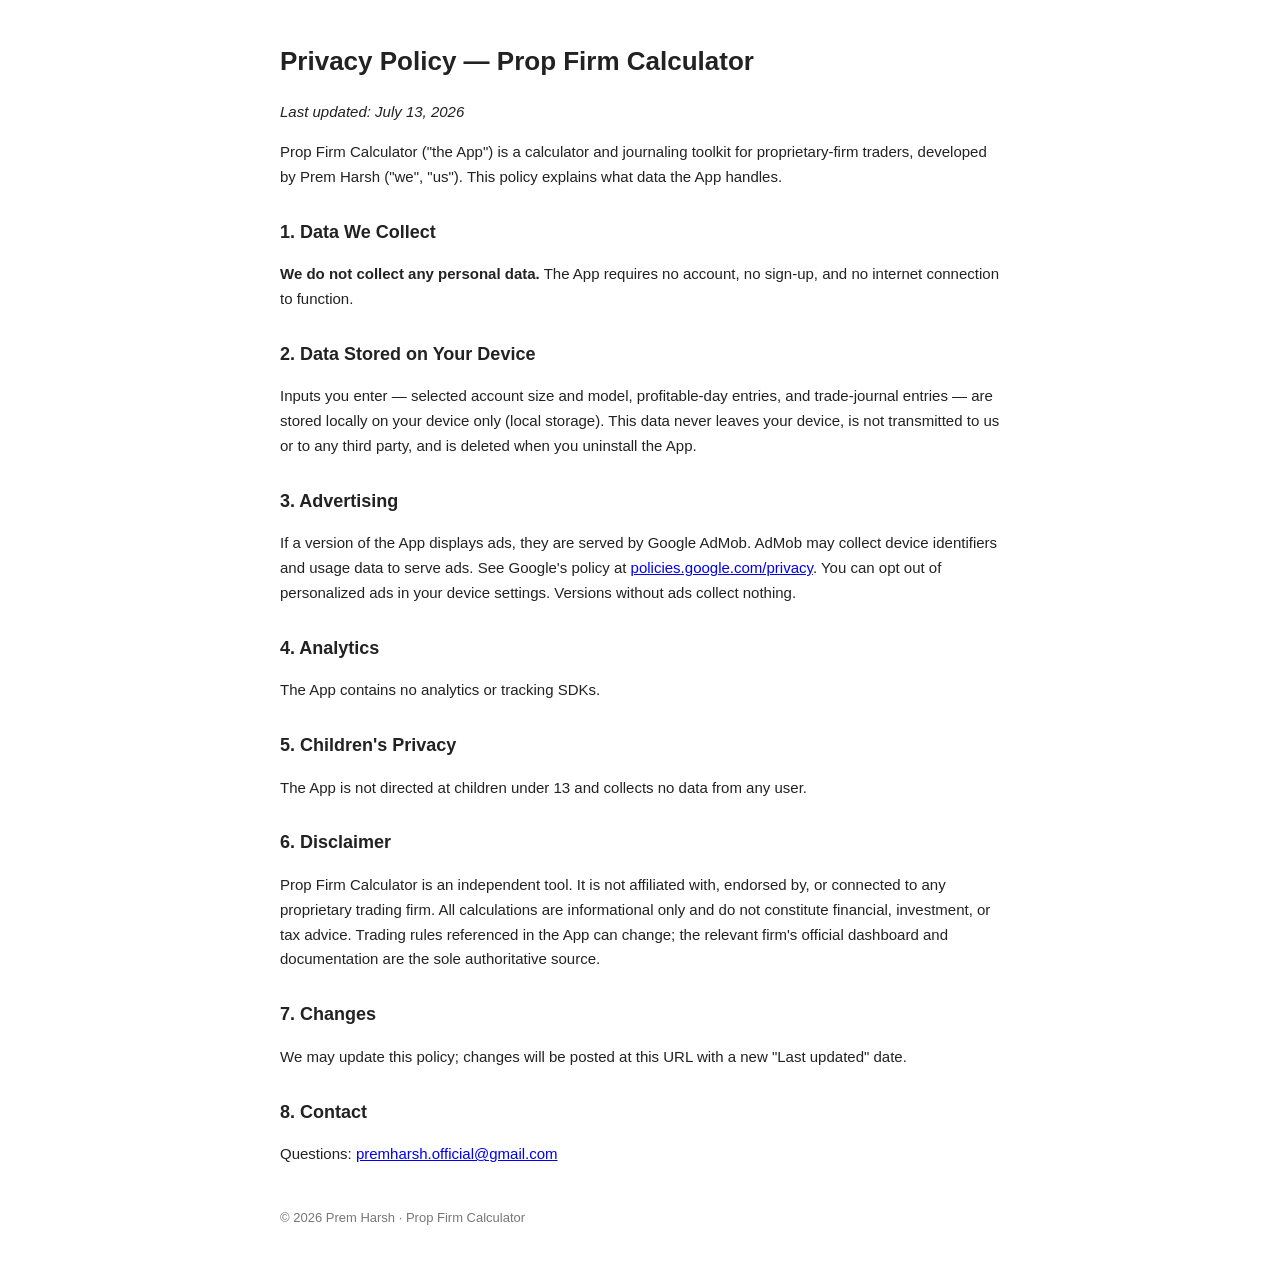
==== index.html @ 2bf640e3 "Add files via upload" ====
<!DOCTYPE html>
<html lang="en">
<head>
<meta charset="UTF-8"><meta name="viewport" content="width=device-width, initial-scale=1.0">
<title>Privacy Policy — Prop Firm Calculator</title>
<style>body{font-family:-apple-system,Segoe UI,Roboto,sans-serif;max-width:720px;margin:40px auto;padding:0 20px;color:#222;line-height:1.65}h1{font-size:26px}h2{font-size:18px;margin-top:28px}p,li{font-size:15px}footer{margin-top:40px;color:#777;font-size:13px}</style>
</head>
<body>
<h1>Privacy Policy — Prop Firm Calculator</h1>
<p><em>Last updated: July 13, 2026</em></p>

<p>Prop Firm Calculator ("the App") is a calculator and journaling toolkit for proprietary-firm traders, developed by Prem Harsh ("we", "us"). This policy explains what data the App handles.</p>

<h2>1. Data We Collect</h2>
<p><strong>We do not collect any personal data.</strong> The App requires no account, no sign-up, and no internet connection to function.</p>

<h2>2. Data Stored on Your Device</h2>
<p>Inputs you enter — selected account size and model, profitable-day entries, and trade-journal entries — are stored locally on your device only (local storage). This data never leaves your device, is not transmitted to us or to any third party, and is deleted when you uninstall the App.</p>

<h2>3. Advertising</h2>
<p>If a version of the App displays ads, they are served by Google AdMob. AdMob may collect device identifiers and usage data to serve ads. See Google's policy at <a href="https://policies.google.com/privacy">policies.google.com/privacy</a>. You can opt out of personalized ads in your device settings. Versions without ads collect nothing.</p>

<h2>4. Analytics</h2>
<p>The App contains no analytics or tracking SDKs.</p>

<h2>5. Children's Privacy</h2>
<p>The App is not directed at children under 13 and collects no data from any user.</p>

<h2>6. Disclaimer</h2>
<p>Prop Firm Calculator is an independent tool. It is not affiliated with, endorsed by, or connected to any proprietary trading firm. All calculations are informational only and do not constitute financial, investment, or tax advice. Trading rules referenced in the App can change; the relevant firm's official dashboard and documentation are the sole authoritative source.</p>

<h2>7. Changes</h2>
<p>We may update this policy; changes will be posted at this URL with a new "Last updated" date.</p>

<h2>8. Contact</h2>
<p>Questions: <a href="mailto:premharsh.official@gmail.com">premharsh.official@gmail.com</a></p>

<footer>© 2026 Prem Harsh · Prop Firm Calculator</footer>
</body>
</html>
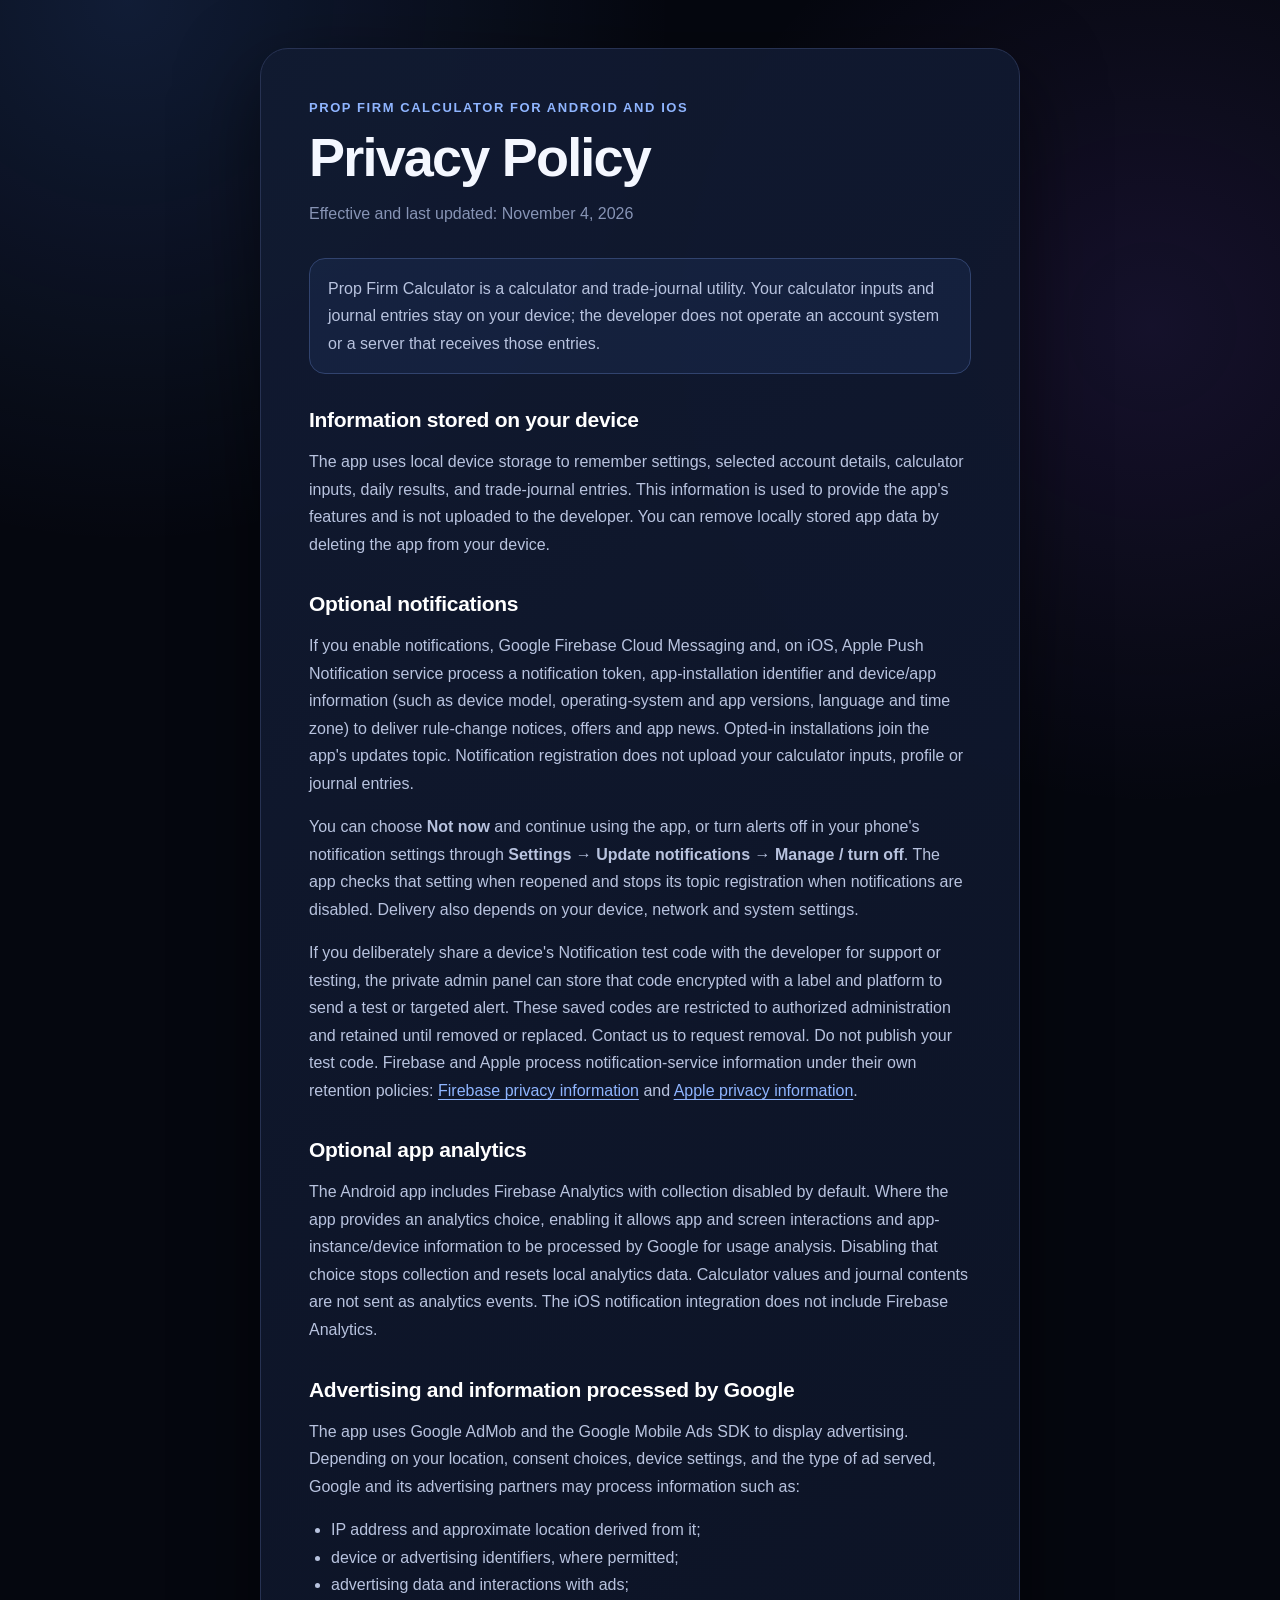
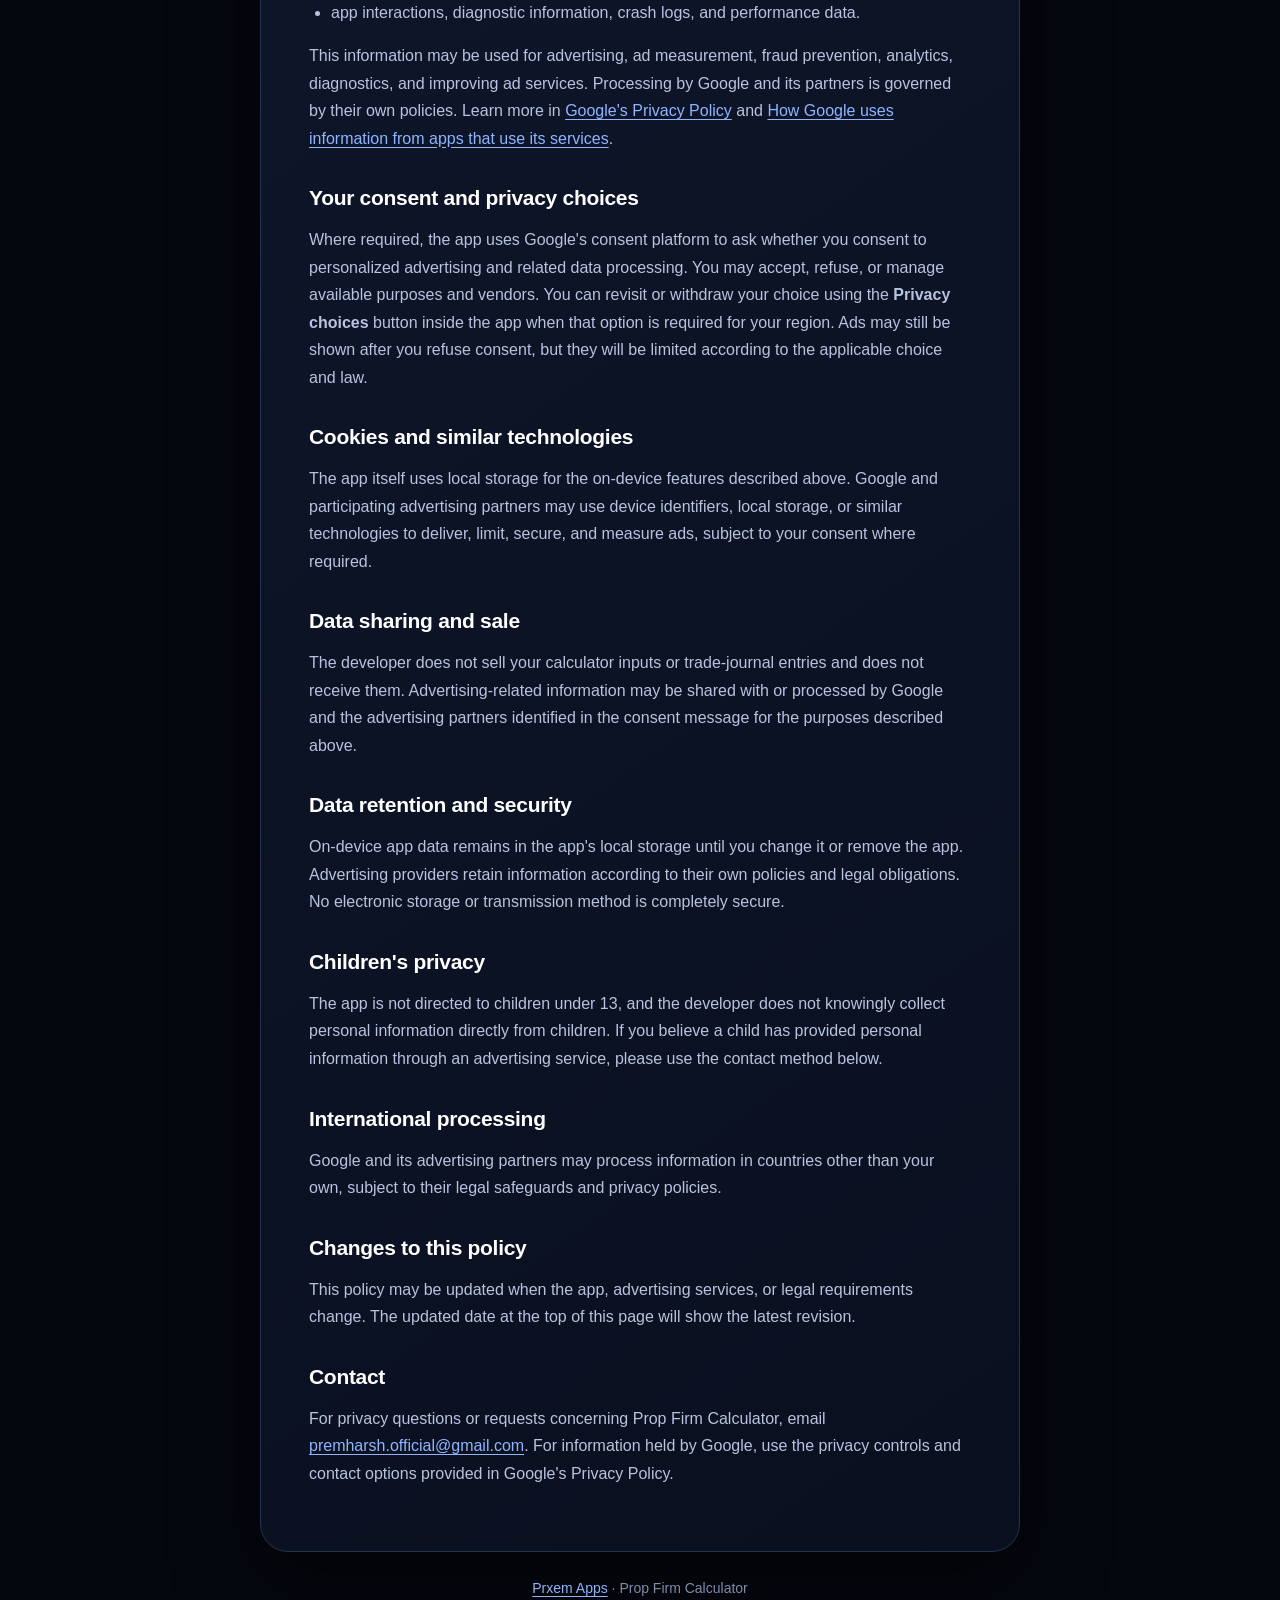
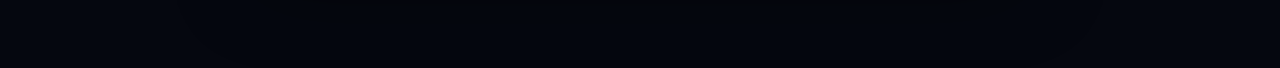
==== commit b58511e0: "Update Calculator privacy notice for optional Android and iOS notifications" ====
--- a/index.html
+++ b/index.html
@@ -1,40 +1,100 @@
-<!DOCTYPE html>
+<!doctype html>
 <html lang="en">
 <head>
-<meta charset="UTF-8"><meta name="viewport" content="width=device-width, initial-scale=1.0">
-<title>Privacy Policy — Prop Firm Calculator</title>
-<style>body{font-family:-apple-system,Segoe UI,Roboto,sans-serif;max-width:720px;margin:40px auto;padding:0 20px;color:#222;line-height:1.65}h1{font-size:26px}h2{font-size:18px;margin-top:28px}p,li{font-size:15px}footer{margin-top:40px;color:#777;font-size:13px}</style>
+  <meta charset="utf-8">
+  <meta name="viewport" content="width=device-width, initial-scale=1">
+  <meta name="color-scheme" content="dark">
+  <title>Privacy Policy — Prop Firm Calculator</title>
+  <meta name="description" content="Privacy Policy for the Prop Firm Calculator Android and iOS apps.">
+  <style>
+    :root {
+      color-scheme: dark;
+      font-family: -apple-system, BlinkMacSystemFont, "Segoe UI", sans-serif;
+      background: #05070f;
+      color: #f4f7ff;
+    }
+    * { box-sizing: border-box; }
+    body {
+      margin: 0;
+      background:
+        radial-gradient(circle at 10% 0%, rgba(79, 140, 255, .16), transparent 34rem),
+        radial-gradient(circle at 90% 10%, rgba(139, 92, 246, .12), transparent 30rem),
+        #05070f;
+    }
+    main { width: min(760px, calc(100% - 32px)); margin: 0 auto; padding: 48px 0 72px; }
+    article {
+      padding: clamp(24px, 6vw, 48px);
+      border: 1px solid #273252;
+      border-radius: 28px;
+      background: linear-gradient(145deg, rgba(17, 26, 49, .97), rgba(10, 16, 32, .97));
+      box-shadow: 0 28px 80px #0008;
+    }
+    .eyebrow { margin: 0 0 10px; color: #8fb5ff; font-size: 13px; font-weight: 800; letter-spacing: .12em; text-transform: uppercase; }
+    h1 { margin: 0; font-size: clamp(34px, 8vw, 54px); letter-spacing: -1.8px; line-height: 1.05; }
+    h2 { margin: 34px 0 10px; color: #fff; font-size: 21px; letter-spacing: -.3px; }
+    p, li { color: #b8c3df; line-height: 1.72; }
+    ul { padding-left: 22px; }
+    a { color: #8fb5ff; text-underline-offset: 3px; }
+    .updated { margin: 14px 0 30px; color: #8794b5; }
+    .notice { padding: 16px 18px; border: 1px solid #31436e; border-radius: 16px; background: rgba(79, 140, 255, .08); }
+    footer { margin-top: 28px; text-align: center; color: #7f8cab; font-size: 14px; }
+  </style>
 </head>
 <body>
-<h1>Privacy Policy — Prop Firm Calculator</h1>
-<p><em>Last updated: July 13, 2026</em></p>
+  <main>
+    <article>
+      <p class="eyebrow">Prop Firm Calculator for Android and iOS</p>
+      <h1>Privacy Policy</h1>
+      <p class="updated">Effective and last updated: November 4, 2026</p>
 
-<p>Prop Firm Calculator ("the App") is a calculator and journaling toolkit for proprietary-firm traders, developed by Prem Harsh ("we", "us"). This policy explains what data the App handles.</p>
+      <p class="notice">Prop Firm Calculator is a calculator and trade-journal utility. Your calculator inputs and journal entries stay on your device; the developer does not operate an account system or a server that receives those entries.</p>
 
-<h2>1. Data We Collect</h2>
-<p><strong>We do not collect any personal data.</strong> The App requires no account, no sign-up, and no internet connection to function.</p>
+      <h2>Information stored on your device</h2>
+      <p>The app uses local device storage to remember settings, selected account details, calculator inputs, daily results, and trade-journal entries. This information is used to provide the app's features and is not uploaded to the developer. You can remove locally stored app data by deleting the app from your device.</p>
 
-<h2>2. Data Stored on Your Device</h2>
-<p>Inputs you enter — selected account size and model, profitable-day entries, and trade-journal entries — are stored locally on your device only (local storage). This data never leaves your device, is not transmitted to us or to any third party, and is deleted when you uninstall the App.</p>
+      <h2>Optional notifications</h2>
+      <p>If you enable notifications, Google Firebase Cloud Messaging and, on iOS, Apple Push Notification service process a notification token, app-installation identifier and device/app information (such as device model, operating-system and app versions, language and time zone) to deliver rule-change notices, offers and app news. Opted-in installations join the app's updates topic. Notification registration does not upload your calculator inputs, profile or journal entries.</p>
+      <p>You can choose <strong>Not now</strong> and continue using the app, or turn alerts off in your phone's notification settings through <strong>Settings → Update notifications → Manage / turn off</strong>. The app checks that setting when reopened and stops its topic registration when notifications are disabled. Delivery also depends on your device, network and system settings.</p>
+      <p>If you deliberately share a device's Notification test code with the developer for support or testing, the private admin panel can store that code encrypted with a label and platform to send a test or targeted alert. These saved codes are restricted to authorized administration and retained until removed or replaced. Contact us to request removal. Do not publish your test code. Firebase and Apple process notification-service information under their own retention policies: <a href="https://firebase.google.com/support/privacy">Firebase privacy information</a> and <a href="https://www.apple.com/legal/privacy/">Apple privacy information</a>.</p>
 
-<h2>3. Advertising</h2>
-<p>If a version of the App displays ads, they are served by Google AdMob. AdMob may collect device identifiers and usage data to serve ads. See Google's policy at <a href="https://policies.google.com/privacy">policies.google.com/privacy</a>. You can opt out of personalized ads in your device settings. Versions without ads collect nothing.</p>
+      <h2>Optional app analytics</h2>
+      <p>The Android app includes Firebase Analytics with collection disabled by default. Where the app provides an analytics choice, enabling it allows app and screen interactions and app-instance/device information to be processed by Google for usage analysis. Disabling that choice stops collection and resets local analytics data. Calculator values and journal contents are not sent as analytics events. The iOS notification integration does not include Firebase Analytics.</p>
 
-<h2>4. Analytics</h2>
-<p>The App contains no analytics or tracking SDKs.</p>
+      <h2>Advertising and information processed by Google</h2>
+      <p>The app uses Google AdMob and the Google Mobile Ads SDK to display advertising. Depending on your location, consent choices, device settings, and the type of ad served, Google and its advertising partners may process information such as:</p>
+      <ul>
+        <li>IP address and approximate location derived from it;</li>
+        <li>device or advertising identifiers, where permitted;</li>
+        <li>advertising data and interactions with ads;</li>
+        <li>app interactions, diagnostic information, crash logs, and performance data.</li>
+      </ul>
+      <p>This information may be used for advertising, ad measurement, fraud prevention, analytics, diagnostics, and improving ad services. Processing by Google and its partners is governed by their own policies. Learn more in <a href="https://policies.google.com/privacy">Google's Privacy Policy</a> and <a href="https://policies.google.com/technologies/partner-sites">How Google uses information from apps that use its services</a>.</p>
 
-<h2>5. Children's Privacy</h2>
-<p>The App is not directed at children under 13 and collects no data from any user.</p>
+      <h2>Your consent and privacy choices</h2>
+      <p>Where required, the app uses Google's consent platform to ask whether you consent to personalized advertising and related data processing. You may accept, refuse, or manage available purposes and vendors. You can revisit or withdraw your choice using the <strong>Privacy choices</strong> button inside the app when that option is required for your region. Ads may still be shown after you refuse consent, but they will be limited according to the applicable choice and law.</p>
 
-<h2>6. Disclaimer</h2>
-<p>Prop Firm Calculator is an independent tool. It is not affiliated with, endorsed by, or connected to any proprietary trading firm. All calculations are informational only and do not constitute financial, investment, or tax advice. Trading rules referenced in the App can change; the relevant firm's official dashboard and documentation are the sole authoritative source.</p>
+      <h2>Cookies and similar technologies</h2>
+      <p>The app itself uses local storage for the on-device features described above. Google and participating advertising partners may use device identifiers, local storage, or similar technologies to deliver, limit, secure, and measure ads, subject to your consent where required.</p>
 
-<h2>7. Changes</h2>
-<p>We may update this policy; changes will be posted at this URL with a new "Last updated" date.</p>
+      <h2>Data sharing and sale</h2>
+      <p>The developer does not sell your calculator inputs or trade-journal entries and does not receive them. Advertising-related information may be shared with or processed by Google and the advertising partners identified in the consent message for the purposes described above.</p>
 
-<h2>8. Contact</h2>
-<p>Questions: <a href="mailto:premharsh.official@gmail.com">premharsh.official@gmail.com</a></p>
+      <h2>Data retention and security</h2>
+      <p>On-device app data remains in the app's local storage until you change it or remove the app. Advertising providers retain information according to their own policies and legal obligations. No electronic storage or transmission method is completely secure.</p>
 
-<footer>© 2026 Prem Harsh · Prop Firm Calculator</footer>
+      <h2>Children's privacy</h2>
+      <p>The app is not directed to children under 13, and the developer does not knowingly collect personal information directly from children. If you believe a child has provided personal information through an advertising service, please use the contact method below.</p>
+
+      <h2>International processing</h2>
+      <p>Google and its advertising partners may process information in countries other than your own, subject to their legal safeguards and privacy policies.</p>
+
+      <h2>Changes to this policy</h2>
+      <p>This policy may be updated when the app, advertising services, or legal requirements change. The updated date at the top of this page will show the latest revision.</p>
+
+      <h2>Contact</h2>
+      <p>For privacy questions or requests concerning Prop Firm Calculator, email <a href="mailto:premharsh.official@gmail.com">premharsh.official@gmail.com</a>. For information held by Google, use the privacy controls and contact options provided in Google's Privacy Policy.</p>
+    </article>
+    <footer><a href="/">Prxem Apps</a> · Prop Firm Calculator</footer>
+  </main>
 </body>
 </html>
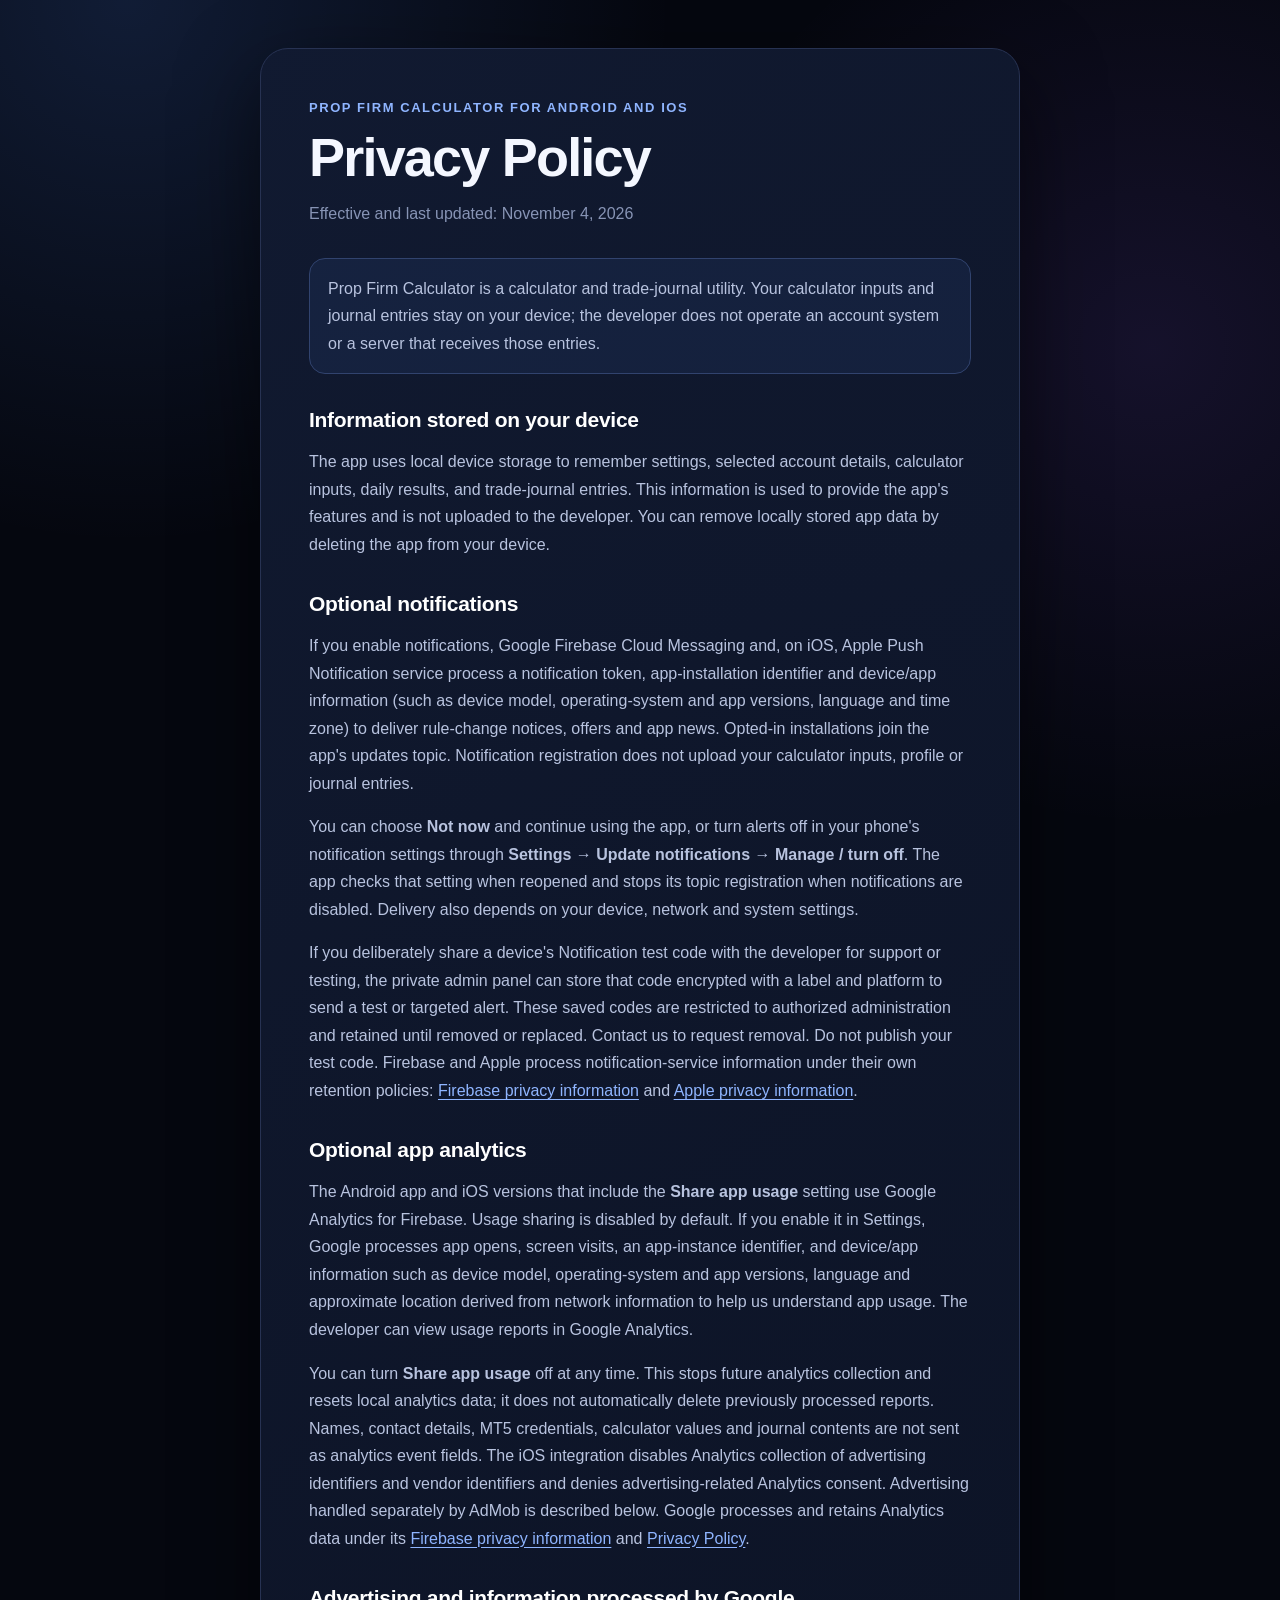
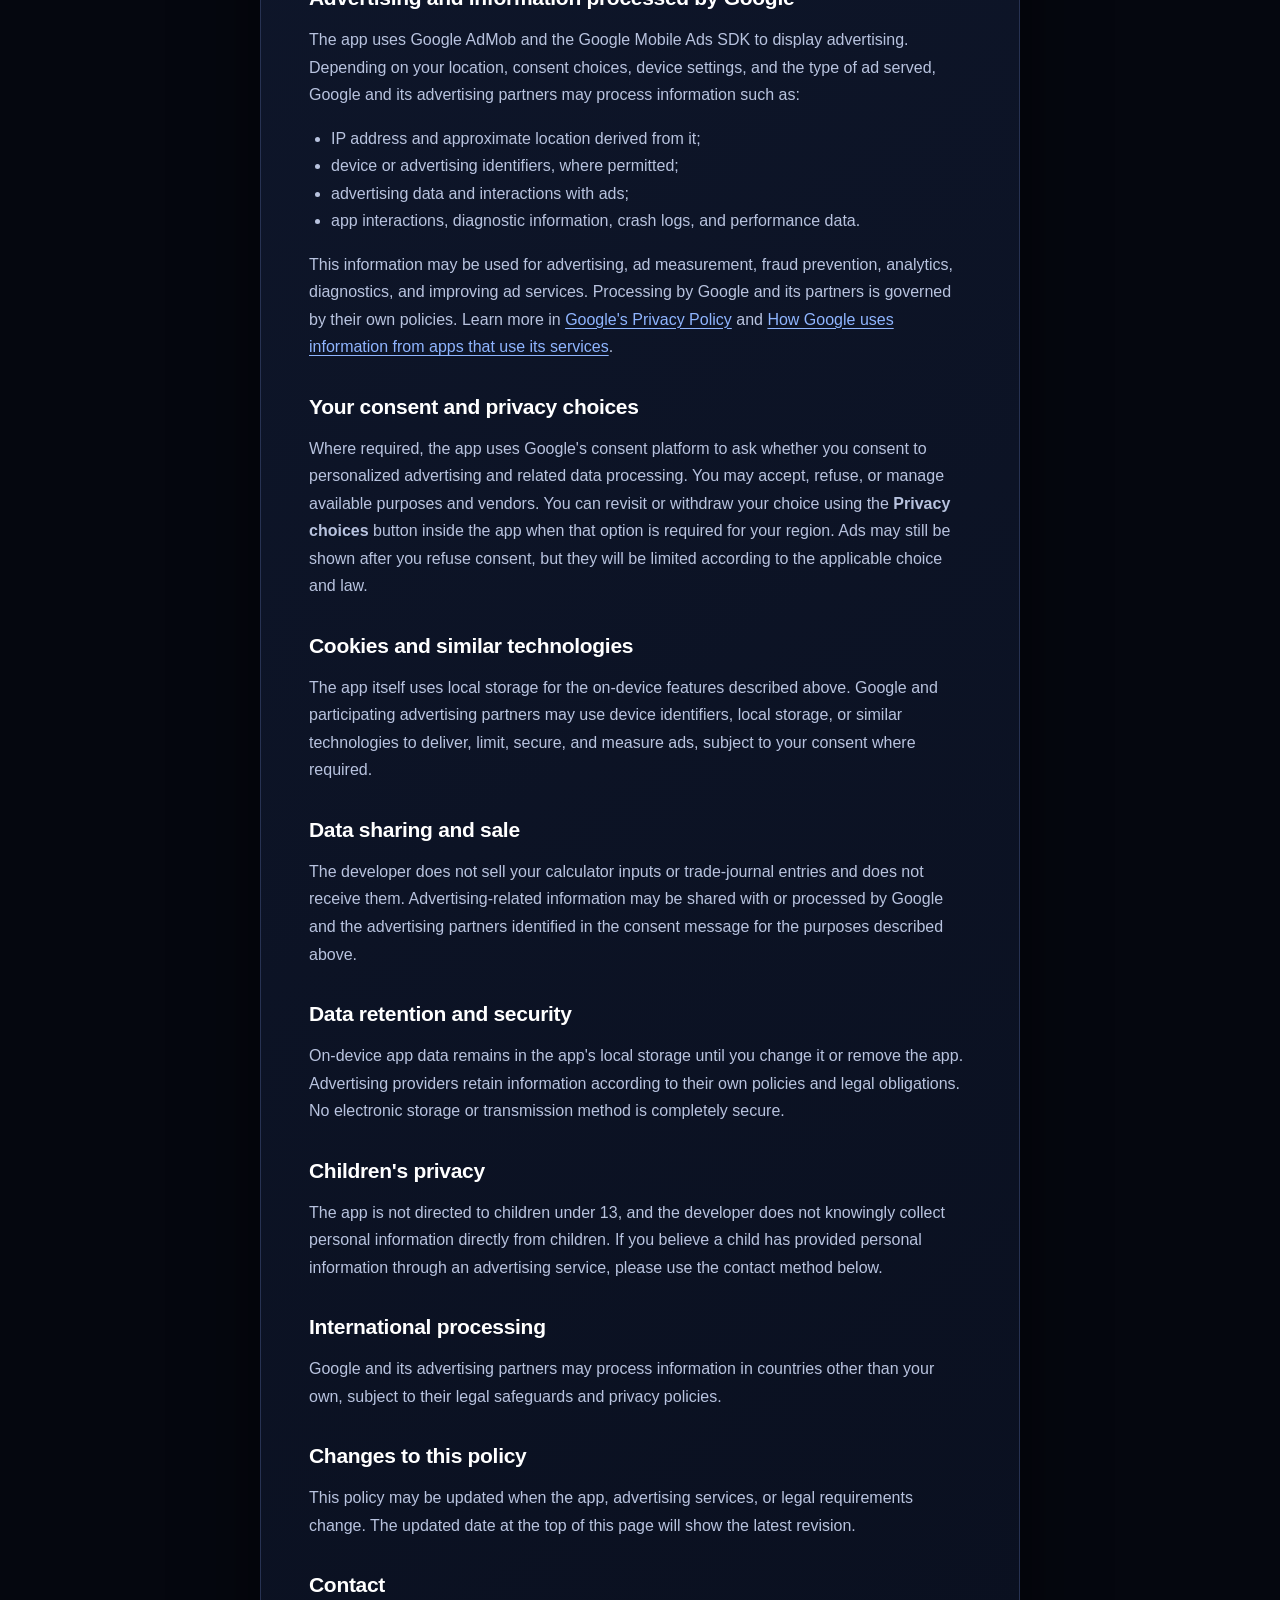
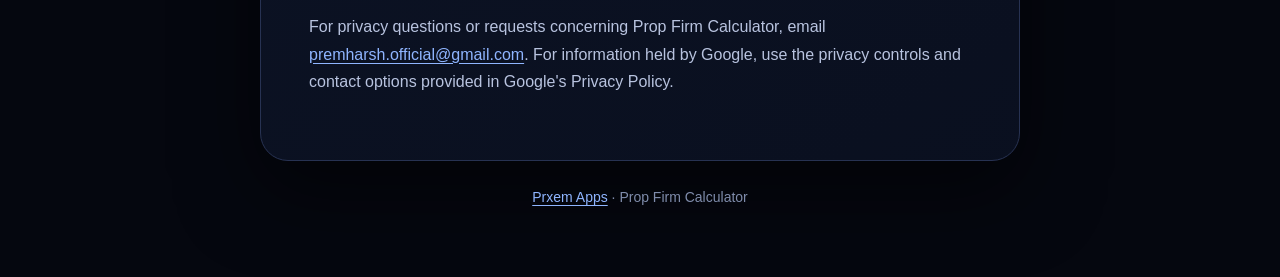
==== commit 3a28c1d0: "Disclose optional Android and iOS app usage analytics" ====
--- a/index.html
+++ b/index.html
@@ -58,7 +58,8 @@
       <p>If you deliberately share a device's Notification test code with the developer for support or testing, the private admin panel can store that code encrypted with a label and platform to send a test or targeted alert. These saved codes are restricted to authorized administration and retained until removed or replaced. Contact us to request removal. Do not publish your test code. Firebase and Apple process notification-service information under their own retention policies: <a href="https://firebase.google.com/support/privacy">Firebase privacy information</a> and <a href="https://www.apple.com/legal/privacy/">Apple privacy information</a>.</p>
 
       <h2>Optional app analytics</h2>
-      <p>The Android app includes Firebase Analytics with collection disabled by default. Where the app provides an analytics choice, enabling it allows app and screen interactions and app-instance/device information to be processed by Google for usage analysis. Disabling that choice stops collection and resets local analytics data. Calculator values and journal contents are not sent as analytics events. The iOS notification integration does not include Firebase Analytics.</p>
+      <p>The Android app and iOS versions that include the <strong>Share app usage</strong> setting use Google Analytics for Firebase. Usage sharing is disabled by default. If you enable it in Settings, Google processes app opens, screen visits, an app-instance identifier, and device/app information such as device model, operating-system and app versions, language and approximate location derived from network information to help us understand app usage. The developer can view usage reports in Google Analytics.</p>
+      <p>You can turn <strong>Share app usage</strong> off at any time. This stops future analytics collection and resets local analytics data; it does not automatically delete previously processed reports. Names, contact details, MT5 credentials, calculator values and journal contents are not sent as analytics event fields. The iOS integration disables Analytics collection of advertising identifiers and vendor identifiers and denies advertising-related Analytics consent. Advertising handled separately by AdMob is described below. Google processes and retains Analytics data under its <a href="https://firebase.google.com/support/privacy">Firebase privacy information</a> and <a href="https://policies.google.com/privacy">Privacy Policy</a>.</p>
 
       <h2>Advertising and information processed by Google</h2>
       <p>The app uses Google AdMob and the Google Mobile Ads SDK to display advertising. Depending on your location, consent choices, device settings, and the type of ad served, Google and its advertising partners may process information such as:</p>
